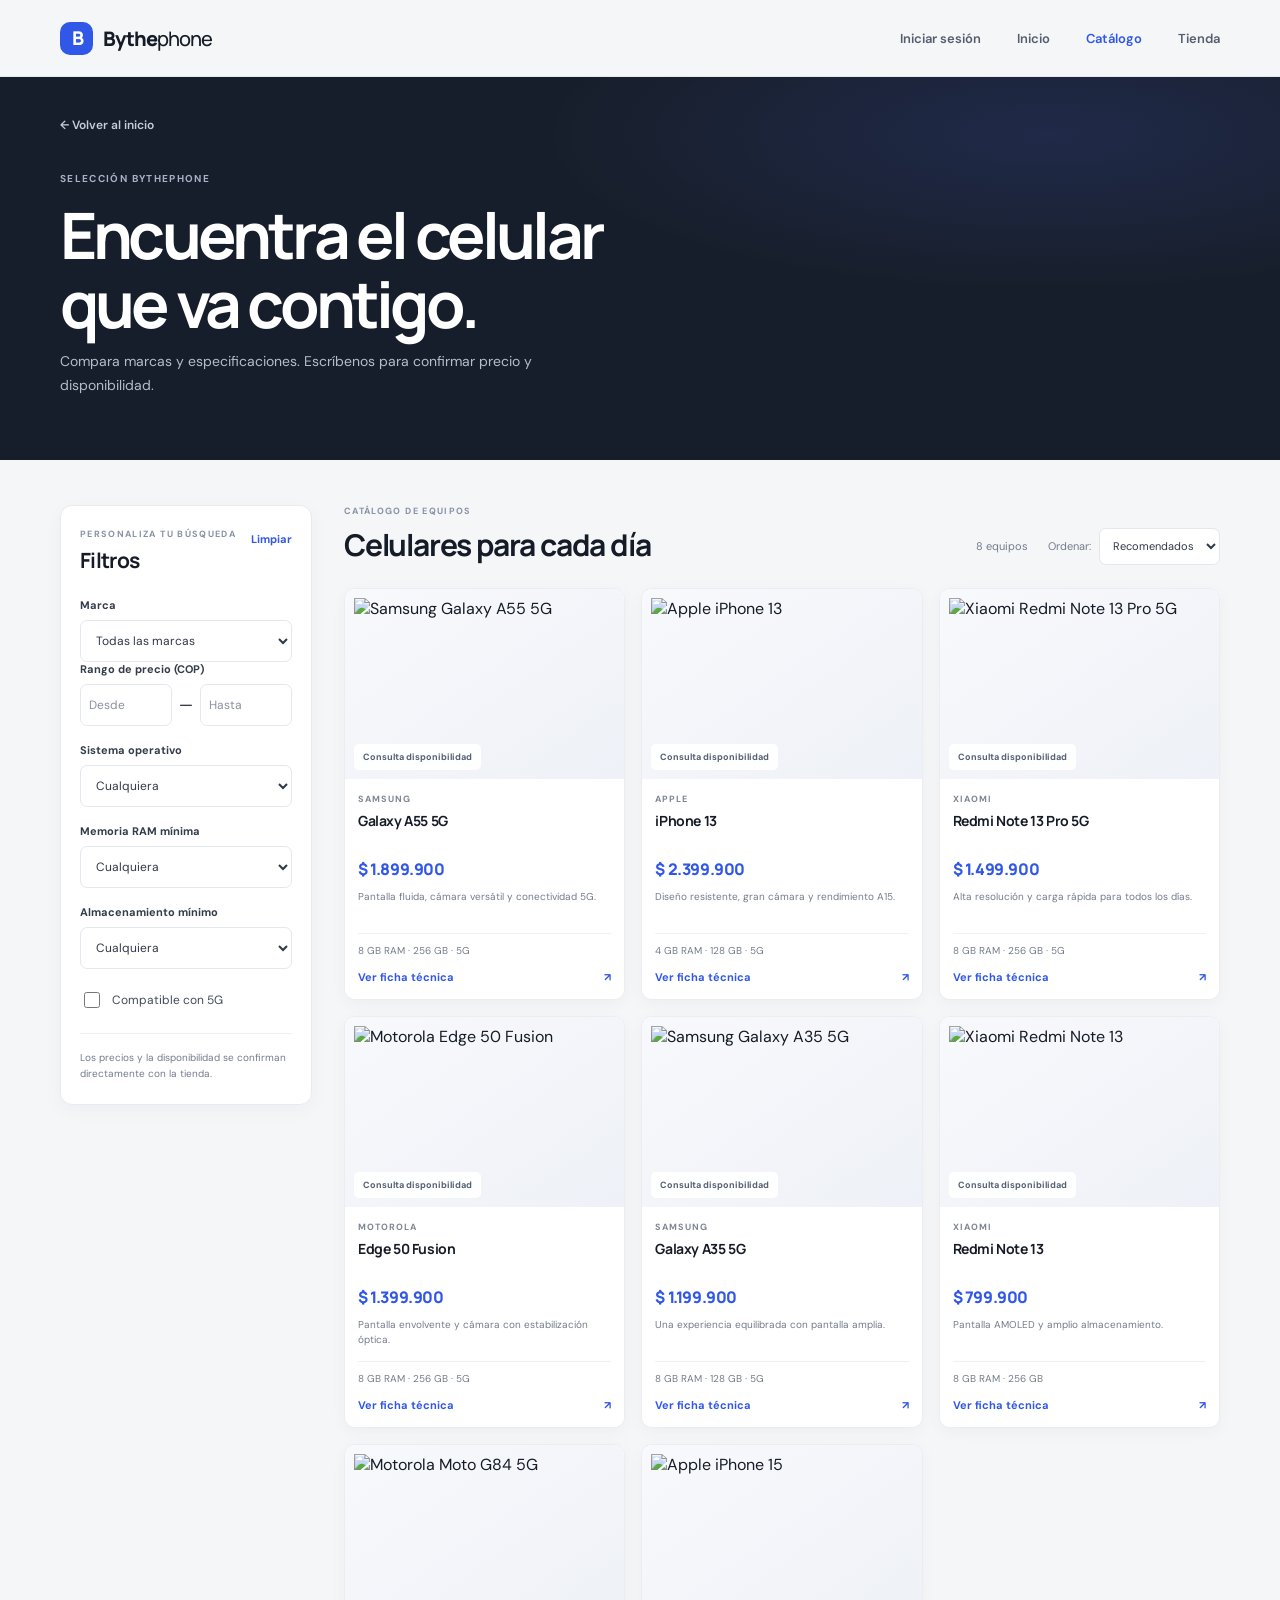
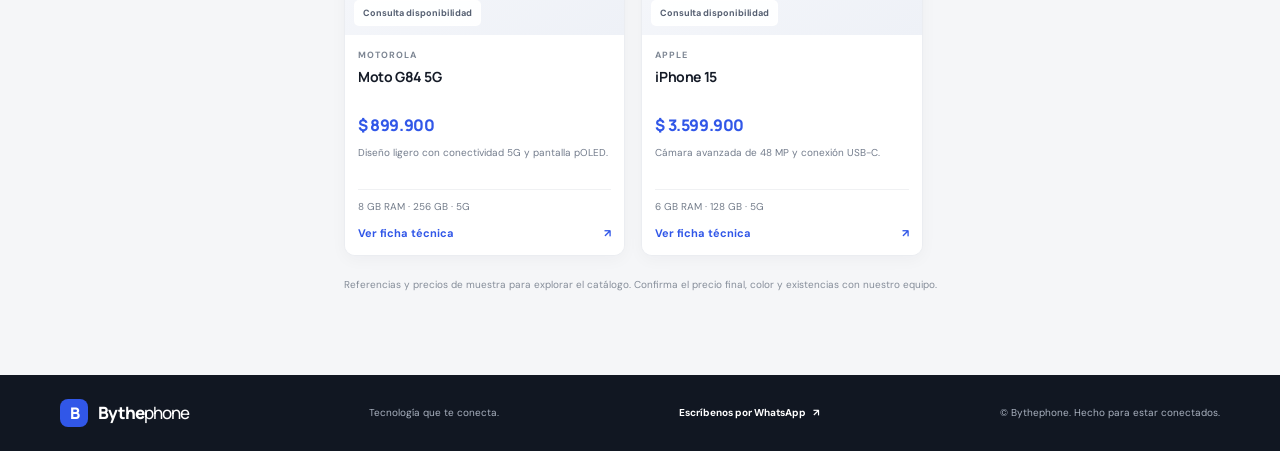
==== catalogo.html @ 56eba71b "filtros catalogo" ====
<!DOCTYPE html>
<html lang="es">
  <head>
    <meta charset="UTF-8" />
    <meta name="viewport" content="width=device-width, initial-scale=1.0" />
    <meta
      name="description"
      content="Explora celulares por marca, precio y especificaciones. Consulta disponibilidad con Bythephone."
    />
    <meta name="theme-color" content="#f5f6f8" />
    <title>Catálogo de celulares | Bythephone</title>
    <link rel="stylesheet" href="catalogo.css" />
    <link rel="preconnect" href="https://fonts.googleapis.com" />
    <link rel="preconnect" href="https://fonts.gstatic.com" crossorigin />
    <link
      href="https://fonts.googleapis.com/css2?family=DM+Sans:wght@400;500;600;700&family=Manrope:wght@400;500;600;700;800&display=swap"
      rel="stylesheet"
    />
  </head>
  <body>
    <header class="site-header">
      <div class="header-inner">
        <a class="brand" href="inicio.html#inicio" aria-label="Bythephone, ir al inicio">
          <span class="brand-mark" aria-hidden="true">B</span>
          <span>Bythe<span class="brand-light">phone</span></span>
        </a>
        <nav class="main-nav" aria-label="Navegación principal">
          <a href="sesion.html">Iniciar sesión</a>
          <a href="inicio.html#inicio">Inicio</a>
          <a href="#catalogo" aria-current="page">Catálogo</a>
          <a href="inicio.html#ubicacion">Tienda</a>
        </nav>
      </div>
    </header>

    <main>
      <section class="catalog-hero">
        <div class="catalog-hero-inner">
          <a class="back-link" href="inicio.html#inicio">← Volver al inicio</a>
          <span class="eyebrow">SELECCIÓN BYTHEPHONE</span>
          <h1>Encuentra el celular<br />que va contigo.</h1>
          <p>Compara marcas y especificaciones. Escríbenos para confirmar precio y disponibilidad.</p>
        </div>
      </section>

      <section class="catalog-section" id="catalogo" aria-labelledby="catalogTitle">
        <div class="catalog-layout">
          <aside class="filter-panel" aria-label="Filtros del catálogo">
            <div class="filter-heading">
              <div>
                <span class="eyebrow">PERSONALIZA TU BÚSQUEDA</span>
                <h2>Filtros</h2>
              </div>
              <button class="reset-button" id="resetFilters" type="reset" form="catalogFilters">
                Limpiar
              </button>
            </div>

            <form id="catalogFilters">
              <label class="filter-label" for="brandFilter">Marca</label>
              <select id="brandFilter" name="brand">
                <option value="">Todas las marcas</option>
              </select>

              <fieldset class="filter-group">
                <legend>Rango de precio (COP)</legend>
                <div class="price-range">
                  <label>
                    <span class="visually-hidden">Precio mínimo</span>
                    <input id="minPrice" name="minPrice" type="number" min="0" inputmode="numeric" placeholder="Desde" />
                  </label>
                  <span aria-hidden="true">—</span>
                  <label>
                    <span class="visually-hidden">Precio máximo</span>
                    <input id="maxPrice" name="maxPrice" type="number" min="0" inputmode="numeric" placeholder="Hasta" />
                  </label>
                </div>
              </fieldset>

              <label class="filter-label" for="osFilter">Sistema operativo</label>
              <select id="osFilter" name="os">
                <option value="">Cualquiera</option>
                <option value="Android">Android</option>
                <option value="iOS">iOS</option>
              </select>

              <label class="filter-label" for="ramFilter">Memoria RAM mínima</label>
              <select id="ramFilter" name="ram">
                <option value="0">Cualquiera</option>
                <option value="4">4 GB o más</option>
                <option value="6">6 GB o más</option>
                <option value="8">8 GB o más</option>
                <option value="12">12 GB o más</option>
              </select>

              <label class="filter-label" for="storageFilter">Almacenamiento mínimo</label>
              <select id="storageFilter" name="storage">
                <option value="0">Cualquiera</option>
                <option value="128">128 GB o más</option>
                <option value="256">256 GB o más</option>
                <option value="512">512 GB o más</option>
              </select>

              <label class="check-option" for="fiveGFilter">
                <input id="fiveGFilter" name="fiveG" type="checkbox" />
                <span>Compatible con 5G</span>
              </label>
            </form>

            <p class="filter-note">Los precios y la disponibilidad se confirman directamente con la tienda.</p>
          </aside>

          <div class="catalog-results">
            <div class="results-heading">
              <div>
                <span class="eyebrow">CATÁLOGO DE EQUIPOS</span>
                <h2 id="catalogTitle">Celulares para cada día</h2>
              </div>
              <div class="results-controls">
                <p id="resultsCount" role="status" aria-live="polite"></p>
                <label class="sort-control" for="sortFilter">
                  <span>Ordenar:</span>
                  <select id="sortFilter" name="sort">
                    <option value="featured">Recomendados</option>
                    <option value="price-asc">Menor precio</option>
                    <option value="price-desc">Mayor precio</option>
                    <option value="name">Nombre</option>
                  </select>
                </label>
              </div>
            </div>

            <div class="product-grid" id="productGrid" aria-live="polite"></div>
            <div class="empty-state" id="emptyState" hidden>
              <span class="empty-icon" aria-hidden="true">⌕</span>
              <h3>No encontramos coincidencias</h3>
              <p>Prueba cambiando o limpiando algunos filtros.</p>
              <button class="button button-primary" type="reset" form="catalogFilters">Limpiar filtros</button>
            </div>

            <p class="catalog-disclaimer">
              Referencias y precios de muestra para explorar el catálogo. Confirma el precio final, color y existencias con nuestro equipo.
            </p>
          </div>
        </div>
      </section>
    </main>

    <footer class="site-footer">
      <div class="footer-inner">
        <a class="brand footer-brand" href="inicio.html#inicio">
          <span class="brand-mark" aria-hidden="true">B</span>
          <span>Bythe<span class="brand-light">phone</span></span>
        </a>
        <p>Tecnología que te conecta.</p>
        <a class="social-link" href="https://wa.me/573015379982" target="_blank" rel="noopener noreferrer">
          Escríbenos por WhatsApp <span aria-hidden="true">↗</span>
        </a>
        <span>© Bythephone. Hecho para estar conectados.</span>
      </div>
    </footer>

    <dialog class="product-dialog" id="productDialog" aria-labelledby="dialogTitle">
      <div class="dialog-shell">
        <div class="dialog-header">
          <span class="eyebrow">FICHA DEL EQUIPO</span>
          <button class="icon-button" id="closeDialog" type="button" aria-label="Cerrar ficha">×</button>
        </div>
        <div class="dialog-content" id="dialogContent"></div>
      </div>
    </dialog>

    <script>
      const products = [
        {
          id: "samsung-a55",
          brand: "Samsung",
          name: "Galaxy A55 5G",
          price: 1899900,
          os: "Android",
          ram: 8,
          storage: 256,
          fiveG: true,
          screen: "6.6 pulgadas Super AMOLED, 120 Hz",
          camera: "Principal 50 MP con estabilización óptica",
          battery: "5.000 mAh, carga rápida de 25 W",
          processor: "Exynos 1480",
          description: "Pantalla fluida, cámara versátil y conectividad 5G.",
          images: [
            "https://images.unsplash.com/photo-1598327105666-5b89351aff97?auto=format&fit=crop&w=1000&q=85",
            "https://images.unsplash.com/photo-1511707171634-5f897ff02aa9?auto=format&fit=crop&w=1000&q=85",
            "https://images.unsplash.com/photo-1592750475338-74b7b21085ab?auto=format&fit=crop&w=1000&q=85"
          ]
        },
        {
          id: "iphone-13",
          brand: "Apple",
          name: "iPhone 13",
          price: 2399900,
          os: "iOS",
          ram: 4,
          storage: 128,
          fiveG: true,
          screen: "6.1 pulgadas Super Retina XDR OLED",
          camera: "Sistema dual de 12 MP con modo Noche",
          battery: "Reproducción de video hasta 19 horas",
          processor: "Chip A15 Bionic",
          description: "Diseño resistente, gran cámara y rendimiento A15.",
          images: [
            "https://images.unsplash.com/photo-1592750475338-74b7b21085ab?auto=format&fit=crop&w=1000&q=85",
            "https://images.unsplash.com/photo-1598327105666-5b89351aff97?auto=format&fit=crop&w=1000&q=85",
            "https://images.unsplash.com/photo-1511707171634-5f897ff02aa9?auto=format&fit=crop&w=1000&q=85"
          ]
        },
        {
          id: "xiaomi-redmi-note-13",
          brand: "Xiaomi",
          name: "Redmi Note 13 Pro 5G",
          price: 1499900,
          os: "Android",
          ram: 8,
          storage: 256,
          fiveG: true,
          screen: "6.67 pulgadas AMOLED, 120 Hz",
          camera: "Principal de 200 MP con estabilización óptica",
          battery: "5.100 mAh, carga turbo de 67 W",
          processor: "Snapdragon 7s Gen 2",
          description: "Alta resolución y carga rápida para todos los días.",
          images: [
            "https://images.unsplash.com/photo-1605236453806-6ff36851218e?auto=format&fit=crop&w=1000&q=85",
            "https://images.unsplash.com/photo-1511707171634-5f897ff02aa9?auto=format&fit=crop&w=1000&q=85",
            "https://images.unsplash.com/photo-1592750475338-74b7b21085ab?auto=format&fit=crop&w=1000&q=85"
          ]
        },
        {
          id: "motorola-edge-50",
          brand: "Motorola",
          name: "Edge 50 Fusion",
          price: 1399900,
          os: "Android",
          ram: 8,
          storage: 256,
          fiveG: true,
          screen: "6.7 pulgadas pOLED, 144 Hz",
          camera: "Principal de 50 MP con sensor Sony LYTIA",
          battery: "5.000 mAh, TurboPower de 68 W",
          processor: "Snapdragon 7s Gen 2",
          description: "Pantalla envolvente y cámara con estabilización óptica.",
          images: [
            "https://images.unsplash.com/photo-1511707171634-5f897ff02aa9?auto=format&fit=crop&w=1000&q=85",
            "https://images.unsplash.com/photo-1605236453806-6ff36851218e?auto=format&fit=crop&w=1000&q=85",
            "https://images.unsplash.com/photo-1598327105666-5b89351aff97?auto=format&fit=crop&w=1000&q=85"
          ]
        },
        {
          id: "samsung-a35",
          brand: "Samsung",
          name: "Galaxy A35 5G",
          price: 1199900,
          os: "Android",
          ram: 8,
          storage: 128,
          fiveG: true,
          screen: "6.6 pulgadas Super AMOLED, 120 Hz",
          camera: "Principal de 50 MP con estabilización óptica",
          battery: "5.000 mAh, carga rápida de 25 W",
          processor: "Exynos 1380",
          description: "Una experiencia equilibrada con pantalla amplia.",
          images: [
            "https://images.unsplash.com/photo-1598327105666-5b89351aff97?auto=format&fit=crop&w=1000&q=85",
            "https://images.unsplash.com/photo-1592750475338-74b7b21085ab?auto=format&fit=crop&w=1000&q=85",
            "https://images.unsplash.com/photo-1511707171634-5f897ff02aa9?auto=format&fit=crop&w=1000&q=85"
          ]
        },
        {
          id: "xiaomi-redmi-13",
          brand: "Xiaomi",
          name: "Redmi Note 13",
          price: 799900,
          os: "Android",
          ram: 8,
          storage: 256,
          fiveG: false,
          screen: "6.67 pulgadas AMOLED, 120 Hz",
          camera: "Principal de 108 MP",
          battery: "5.000 mAh, carga rápida de 33 W",
          processor: "MediaTek Helio G99-Ultra",
          description: "Pantalla AMOLED y amplio almacenamiento.",
          images: [
            "https://images.unsplash.com/photo-1605236453806-6ff36851218e?auto=format&fit=crop&w=1000&q=85",
            "https://images.unsplash.com/photo-1592750475338-74b7b21085ab?auto=format&fit=crop&w=1000&q=85",
            "https://images.unsplash.com/photo-1511707171634-5f897ff02aa9?auto=format&fit=crop&w=1000&q=85"
          ]
        },
        {
          id: "motorola-g84",
          brand: "Motorola",
          name: "Moto G84 5G",
          price: 899900,
          os: "Android",
          ram: 8,
          storage: 256,
          fiveG: true,
          screen: "6.5 pulgadas pOLED, 120 Hz",
          camera: "Principal de 50 MP con estabilización óptica",
          battery: "5.000 mAh, TurboPower de 30 W",
          processor: "Snapdragon 695 5G",
          description: "Diseño ligero con conectividad 5G y pantalla pOLED.",
          images: [
            "https://images.unsplash.com/photo-1511707171634-5f897ff02aa9?auto=format&fit=crop&w=1000&q=85",
            "https://images.unsplash.com/photo-1605236453806-6ff36851218e?auto=format&fit=crop&w=1000&q=85",
            "https://images.unsplash.com/photo-1598327105666-5b89351aff97?auto=format&fit=crop&w=1000&q=85"
          ]
        },
        {
          id: "iphone-15",
          brand: "Apple",
          name: "iPhone 15",
          price: 3599900,
          os: "iOS",
          ram: 6,
          storage: 128,
          fiveG: true,
          screen: "6.1 pulgadas Super Retina XDR OLED",
          camera: "Principal de 48 MP con teleobjetivo 2x",
          battery: "Reproducción de video hasta 20 horas",
          processor: "Chip A16 Bionic",
          description: "Cámara avanzada de 48 MP y conexión USB-C.",
          images: [
            "https://images.unsplash.com/photo-1592750475338-74b7b21085ab?auto=format&fit=crop&w=1000&q=85",
            "https://images.unsplash.com/photo-1511707171634-5f897ff02aa9?auto=format&fit=crop&w=1000&q=85",
            "https://images.unsplash.com/photo-1598327105666-5b89351aff97?auto=format&fit=crop&w=1000&q=85"
          ]
        }
      ];

      const productGrid = document.querySelector("#productGrid");
      const filters = document.querySelector("#catalogFilters");
      const resultsCount = document.querySelector("#resultsCount");
      const emptyState = document.querySelector("#emptyState");
      const sortFilter = document.querySelector("#sortFilter");
      const productDialog = document.querySelector("#productDialog");
      const dialogContent = document.querySelector("#dialogContent");
      const copFormatter = new Intl.NumberFormat("es-CO", {
        style: "currency",
        currency: "COP",
        maximumFractionDigits: 0
      });

      function formatPrice(price) {
        return copFormatter.format(price);
      }

      function renderProducts() {
        const formData = new FormData(filters);
        const brand = formData.get("brand");
        const minPrice = Number(formData.get("minPrice")) || 0;
        const maxPrice = Number(formData.get("maxPrice")) || Infinity;
        const os = formData.get("os");
        const minRam = Number(formData.get("ram")) || 0;
        const minStorage = Number(formData.get("storage")) || 0;
        const requires5G = formData.has("fiveG");
        const sortBy = sortFilter.value;

        const matchingProducts = products
          .filter((product) =>
            (!brand || product.brand === brand) &&
            product.price >= minPrice &&
            product.price <= maxPrice &&
            (!os || product.os === os) &&
            product.ram >= minRam &&
            product.storage >= minStorage &&
            (!requires5G || product.fiveG)
          )
          .sort((a, b) => {
            if (sortBy === "price-asc") return a.price - b.price;
            if (sortBy === "price-desc") return b.price - a.price;
            if (sortBy === "name") return a.name.localeCompare(b.name, "es");
            return products.indexOf(a) - products.indexOf(b);
          });

        productGrid.innerHTML = matchingProducts.map((product) => `
          <article class="product-card">
            <button
              class="product-card-open"
              type="button"
              data-open-product="${product.id}"
              aria-label="Ver ficha técnica de ${product.brand} ${product.name}"
            >
              <span class="product-image-wrap">
                <img src="${product.images[0]}" alt="${product.brand} ${product.name}" loading="lazy" />
                <span class="stock-label">Consulta disponibilidad</span>
              </span>
              <span class="product-content">
                <span class="product-brand">${product.brand}</span>
                <span class="product-name" role="heading" aria-level="3">${product.name}</span>
                <span class="product-price">${formatPrice(product.price)}</span>
                <span class="product-description">${product.description}</span>
                <span class="product-meta">${product.ram} GB RAM · ${product.storage} GB${product.fiveG ? " · 5G" : ""}</span>
                <span class="product-link">Ver ficha técnica <span aria-hidden="true">↗</span></span>
              </span>
            </button>
          </article>
        `).join("");

        const countLabel = matchingProducts.length === 1 ? "equipo" : "equipos";
        resultsCount.textContent = `${matchingProducts.length} ${countLabel}`;
        emptyState.hidden = matchingProducts.length > 0;
        productGrid.hidden = matchingProducts.length === 0;
      }

      function renderDetails(product) {
        dialogContent.dataset.productId = product.id;
        const specs = [
          ["Pantalla", product.screen],
          ["Procesador", product.processor],
          ["Cámara", product.camera],
          ["Batería", product.battery],
          ["Sistema", product.os],
          ["Memoria RAM", `${product.ram} GB`],
          ["Almacenamiento", `${product.storage} GB`],
          ["Conectividad", product.fiveG ? "5G" : "4G LTE"]
        ];

        dialogContent.innerHTML = `
          <div class="detail-gallery">
            <div class="detail-main-image">
              <img src="${product.images[0]}" alt="${product.brand} ${product.name}, imagen 1" />
            </div>
            <div class="detail-thumbnails" aria-label="Imágenes del producto">
              ${product.images.map((image, index) => `
                <button
                  class="thumbnail-button${index === 0 ? " is-active" : ""}"
                  type="button"
                  data-image-index="${index}"
                  aria-label="Ver imagen ${index + 1} de ${product.name}"
                  aria-pressed="${index === 0}"
                >
                  <img src="${image}" alt="" />
                </button>
              `).join("")}
            </div>
          </div>
          <div class="detail-info">
            <span class="product-brand">${product.brand}</span>
            <h2 id="dialogTitle">${product.name}</h2>
            <p class="detail-price">${formatPrice(product.price)}</p>
            <p class="availability"><span aria-hidden="true">●</span> Disponibilidad por confirmar en tienda</p>
            <p class="detail-description">${product.description}</p>
            <div class="detail-tabs" role="tablist" aria-label="Información del equipo">
              <button
                class="detail-tab is-active"
                id="overviewTab"
                type="button"
                role="tab"
                aria-selected="true"
                aria-controls="overviewPanel"
                data-detail-tab="overview"
              >Resumen</button>
              <button
                class="detail-tab"
                id="specsTab"
                type="button"
                role="tab"
                aria-selected="false"
                aria-controls="specsPanel"
                data-detail-tab="specs"
              >Especificaciones</button>
            </div>
            <div class="detail-panel" id="overviewPanel" role="tabpanel" aria-labelledby="overviewTab">
              <ul class="highlight-list">
                <li>${product.screen}</li>
                <li>${product.camera}</li>
                <li>${product.ram} GB de RAM y ${product.storage} GB de almacenamiento</li>
              </ul>
            </div>
            <div class="detail-panel" id="specsPanel" role="tabpanel" aria-labelledby="specsTab" hidden>
              <dl class="spec-list">
                ${specs.map(([label, value]) => `<div><dt>${label}</dt><dd>${value}</dd></div>`).join("")}
              </dl>
            </div>
            <a
              class="button button-primary detail-contact"
              href="https://wa.me/573015379982?text=${encodeURIComponent(`Hola, quiero consultar el precio y disponibilidad del ${product.brand} ${product.name}.`)}"
              target="_blank"
              rel="noopener noreferrer"
            >Consultar este equipo <span aria-hidden="true">↗</span>            </a>
          </div>
        `;
      }

      [...new Set(products.map((product) => product.brand))].forEach((brand) => {
        const option = document.createElement("option");
        option.value = brand;
        option.textContent = brand;
        document.querySelector("#brandFilter").append(option);
      });

      filters.addEventListener("input", renderProducts);
      filters.addEventListener("change", renderProducts);
      sortFilter.addEventListener("change", renderProducts);

      document.querySelectorAll('[type="reset"][form="catalogFilters"]').forEach((button) => {
        button.addEventListener("click", () => {
          requestAnimationFrame(renderProducts);
        });
      });

      productGrid.addEventListener("click", (event) => {
        const openButton = event.target.closest("[data-open-product]");
        if (!openButton) return;

        const product = products.find((item) => item.id === openButton.dataset.openProduct);
        if (!product) return;
        renderDetails(product);
        productDialog.showModal();
      });

      dialogContent.addEventListener("click", (event) => {
        const imageButton = event.target.closest("[data-image-index]");
        if (imageButton) {
          const imageIndex = Number(imageButton.dataset.imageIndex);
          const product = products.find((item) => item.id === dialogContent.dataset.productId);
          if (!product) return;

          const mainImage = dialogContent.querySelector(".detail-main-image img");
          mainImage.src = product.images[imageIndex];
          mainImage.alt = `${product.brand} ${product.name}, imagen ${imageIndex + 1}`;
          dialogContent.querySelectorAll(".thumbnail-button").forEach((thumbnail, index) => {
            thumbnail.classList.toggle("is-active", index === imageIndex);
            thumbnail.setAttribute("aria-pressed", String(index === imageIndex));
          });
          return;
        }

        const tabButton = event.target.closest("[data-detail-tab]");
        if (!tabButton) return;

        const showSpecs = tabButton.dataset.detailTab === "specs";
        dialogContent.querySelector("#overviewPanel").hidden = showSpecs;
        dialogContent.querySelector("#specsPanel").hidden = !showSpecs;
        dialogContent.querySelectorAll(".detail-tab").forEach((tab) => {
          const isSelected = tab === tabButton;
          tab.classList.toggle("is-active", isSelected);
          tab.setAttribute("aria-selected", String(isSelected));
        });
      });

      document.querySelector("#closeDialog").addEventListener("click", () => productDialog.close());
      productDialog.addEventListener("click", (event) => {
        if (event.target === productDialog) productDialog.close();
      });

      renderProducts();
    </script>
  </body>
</html>
---- catalogo.css ----
:root {
  color-scheme: light;
  --ink: #151b27;
  --muted: #737c8c;
  --blue: #3157e8;
  --blue-dark: #2343c4;
  --paper: #f5f6f8;
  --white: #fff;
  --line: #e9ebef;
  --font-body: "DM Sans", sans-serif;
  --font-heading: "Manrope", sans-serif;
}

* {
  box-sizing: border-box;
}

html {
  scroll-behavior: smooth;
}

body {
  min-width: 320px;
  margin: 0;
  background: var(--paper);
  color: var(--ink);
  font-family: var(--font-body);
  -webkit-font-smoothing: antialiased;
}

button,
input,
select {
  font: inherit;
}

button,
a {
  -webkit-tap-highlight-color: transparent;
}

a {
  color: inherit;
  text-decoration: none;
}

button {
  color: inherit;
}

button:focus-visible,
a:focus-visible,
input:focus-visible,
select:focus-visible {
  outline: 2px solid var(--blue);
  outline-offset: 3px;
}

.site-header {
  position: sticky;
  z-index: 5;
  top: 0;
  border-bottom: 1px solid rgba(21, 27, 39, 0.06);
  background: rgba(245, 246, 248, 0.94);
  backdrop-filter: blur(14px);
}

.header-inner {
  display: flex;
  width: min(1160px, calc(100% - 64px));
  min-height: 76px;
  align-items: center;
  justify-content: space-between;
  margin-inline: auto;
}

.brand {
  display: inline-flex;
  align-items: center;
  gap: 10px;
  font-family: var(--font-heading);
  font-size: 20px;
  font-weight: 800;
  letter-spacing: -1px;
}

.brand-mark {
  display: grid;
  width: 33px;
  height: 33px;
  place-items: center;
  border-radius: 10px;
  background: var(--blue);
  color: white;
  font-size: 19px;
  font-weight: 800;
  letter-spacing: -2px;
}

.brand-light {
  font-weight: 500;
}

.main-nav {
  display: flex;
  align-items: center;
  gap: 36px;
  color: #555e6d;
  font-size: 13px;
  font-weight: 600;
}

.main-nav a {
  transition: color 160ms ease;
}

.main-nav a:hover,
.main-nav a[aria-current="page"] {
  color: var(--blue);
}

.catalog-hero {
  overflow: hidden;
  background:
    radial-gradient(ellipse at 82% 15%, rgba(86, 116, 255, 0.14), transparent 34%),
    #171e2b;
  color: white;
}

.catalog-hero-inner {
  width: min(1160px, calc(100% - 64px));
  margin-inline: auto;
  padding-block: 36px 62px;
}

.back-link {
  display: inline-block;
  margin-bottom: 39px;
  color: #c6ccda;
  font-size: 12px;
  font-weight: 600;
  transition: color 160ms ease;
}

.back-link:hover {
  color: white;
}

.eyebrow {
  display: block;
  color: #8792a6;
  font-size: 10px;
  font-weight: 700;
  letter-spacing: 1.35px;
}

.catalog-hero .eyebrow {
  color: #a7b2c5;
}

.catalog-hero h1 {
  margin: 15px 0 12px;
  font-family: var(--font-heading);
  font-size: clamp(42px, 5vw, 64px);
  font-weight: 700;
  letter-spacing: -3.8px;
  line-height: 1.08;
}

.catalog-hero p {
  max-width: 560px;
  margin: 0;
  color: #b4bdcb;
  font-size: 14px;
  line-height: 1.7;
}

.catalog-section {
  width: min(1160px, calc(100% - 64px));
  margin: 0 auto;
  padding-block: 45px 82px;
}

.catalog-layout {
  display: grid;
  grid-template-columns: 252px minmax(0, 1fr);
  align-items: start;
  gap: 32px;
}

.filter-panel {
  position: sticky;
  top: 98px;
  padding: 22px 19px;
  border: 1px solid #e8eaf0;
  border-radius: 12px;
  background: white;
  box-shadow: 0 5px 20px rgba(28, 38, 63, 0.035);
}

.filter-heading {
  display: flex;
  align-items: flex-start;
  justify-content: space-between;
  gap: 12px;
  margin-bottom: 24px;
}

.filter-heading .eyebrow,
.results-heading .eyebrow {
  font-size: 9px;
}

.filter-heading h2 {
  margin: 6px 0 0;
  font-family: var(--font-heading);
  font-size: 21px;
  letter-spacing: -0.7px;
}

.reset-button {
  padding: 4px 0;
  border: 0;
  background: none;
  color: var(--blue);
  cursor: pointer;
  font-size: 11px;
  font-weight: 700;
}

#catalogFilters select,
.price-range input,
.sort-control select {
  width: 100%;
  min-height: 42px;
  padding: 0 11px;
  border: 1px solid #e4e7ed;
  border-radius: 7px;
  background: white;
  color: #303948;
  font-size: 12px;
}

.filter-label,
.filter-group legend {
  display: block;
  margin: 17px 0 8px;
  color: #333c4a;
  font-size: 11px;
  font-weight: 700;
}

.filter-group {
  margin: 0;
  padding: 0;
  border: 0;
}

.filter-group legend {
  padding: 0;
}

.price-range {
  display: grid;
  grid-template-columns: 1fr auto 1fr;
  align-items: center;
  gap: 7px;
}

.price-range input {
  min-width: 0;
  padding-inline: 8px;
}

.price-range input::placeholder {
  color: #8a929e;
}

.check-option {
  display: flex;
  align-items: center;
  gap: 9px;
  margin-top: 20px;
  color: #424b59;
  cursor: pointer;
  font-size: 12px;
}

.check-option input {
  width: 16px;
  height: 16px;
  accent-color: var(--blue);
}

.filter-note {
  margin: 22px 0 0;
  padding-top: 16px;
  border-top: 1px solid #eff0f3;
  color: var(--muted);
  font-size: 10px;
  line-height: 1.6;
}

.results-heading {
  display: flex;
  align-items: flex-end;
  justify-content: space-between;
  gap: 18px;
  margin-bottom: 23px;
}

.results-heading h2 {
  margin: 7px 0 0;
  font-family: var(--font-heading);
  font-size: clamp(22px, 2.7vw, 30px);
  letter-spacing: -1.2px;
}

.results-controls {
  display: flex;
  align-items: center;
  gap: 20px;
}

#resultsCount {
  margin: 0;
  color: var(--muted);
  font-size: 11px;
  white-space: nowrap;
}

.sort-control {
  display: flex;
  align-items: center;
  gap: 8px;
  color: var(--muted);
  font-size: 11px;
  white-space: nowrap;
}

.sort-control select {
  width: auto;
  min-height: 37px;
  padding-inline: 9px;
  font-size: 11px;
}

.product-grid {
  display: grid;
  grid-template-columns: repeat(3, minmax(0, 1fr));
  gap: 16px;
}

.product-grid[hidden] {
  display: none;
}

.product-card {
  min-width: 0;
  overflow: hidden;
  border: 1px solid #ebedf1;
  border-radius: 11px;
  background: white;
  box-shadow: 0 4px 16px rgba(28, 38, 63, 0.035);
  transition: transform 180ms ease, box-shadow 180ms ease;
}

.product-card:hover {
  transform: translateY(-3px);
  box-shadow: 0 14px 28px rgba(28, 38, 63, 0.08);
}

.product-card-open {
  display: block;
  width: 100%;
  height: 100%;
  padding: 0;
  border: 0;
  background: white;
  cursor: pointer;
  text-align: left;
}

.product-card-open:focus-visible {
  position: relative;
  z-index: 1;
  outline-offset: -3px;
}

.product-image-wrap {
  position: relative;
  display: block;
  height: 190px;
  overflow: hidden;
  background: linear-gradient(145deg, #f8f9fc, #eef1f7);
}

.product-image-wrap img {
  width: 100%;
  height: 100%;
  padding: 9px;
  object-fit: cover;
  transition: transform 240ms ease;
}

.product-card-open:hover .product-image-wrap img {
  transform: scale(1.035);
}

.stock-label {
  position: absolute;
  right: 9px;
  bottom: 9px;
  left: 9px;
  width: fit-content;
  padding: 6px 8px;
  border: 1px solid rgba(255, 255, 255, 0.75);
  border-radius: 5px;
  background: rgba(255, 255, 255, 0.92);
  color: #566072;
  font-size: 9px;
  font-weight: 700;
}

.product-content {
  display: block;
  padding: 14px 13px 15px;
}

.product-brand {
  display: block;
  color: #7d8693;
  font-size: 9px;
  font-weight: 700;
  letter-spacing: 1px;
  text-transform: uppercase;
}

.product-name {
  display: block;
  min-height: 40px;
  margin: 6px 0 7px;
  font-family: var(--font-heading);
  font-size: 14px;
  font-weight: 700;
  letter-spacing: -0.4px;
  line-height: 1.4;
}

.product-price,
.detail-price {
  display: block;
  margin-bottom: 9px;
  color: var(--blue);
  font-family: var(--font-heading);
  font-size: 16px;
  font-weight: 800;
  letter-spacing: -0.4px;
}

.product-description {
  display: block;
  min-height: 33px;
  color: var(--muted);
  font-size: 10px;
  line-height: 1.55;
}

.product-meta {
  display: block;
  margin-top: 11px;
  padding-top: 10px;
  border-top: 1px solid #f0f1f3;
  color: #737c8a;
  font-size: 10px;
}

.product-link {
  display: flex;
  align-items: center;
  justify-content: space-between;
  margin-top: 13px;
  color: var(--blue);
  font-size: 11px;
  font-weight: 700;
}

.empty-state {
  padding: 58px 20px;
  border: 1px dashed #d9dde5;
  border-radius: 10px;
  text-align: center;
}

.empty-icon {
  display: grid;
  width: 48px;
  height: 48px;
  margin: 0 auto 13px;
  place-items: center;
  border-radius: 50%;
  background: #edf1ff;
  color: var(--blue);
  font-size: 25px;
}

.empty-state h3 {
  margin: 0 0 7px;
  font-family: var(--font-heading);
  font-size: 17px;
}

.empty-state p {
  margin: 0 0 17px;
  color: var(--muted);
  font-size: 12px;
}

.catalog-disclaimer {
  margin: 21px 0 0;
  color: #858d99;
  font-size: 10px;
  line-height: 1.6;
}

.button {
  display: inline-flex;
  min-height: 44px;
  align-items: center;
  justify-content: center;
  gap: 12px;
  padding: 0 16px;
  border: 0;
  border-radius: 8px;
  cursor: pointer;
  font-size: 12px;
  font-weight: 700;
  transition: background 160ms ease, transform 160ms ease;
}

.button:hover {
  transform: translateY(-1px);
}

.button-primary {
  background: var(--blue);
  color: white;
}

.button-primary:hover {
  background: var(--blue-dark);
}

.site-footer {
  background: #111722;
  color: #aab2c0;
}

.footer-inner {
  display: flex;
  width: min(1160px, calc(100% - 64px));
  min-height: 76px;
  align-items: center;
  justify-content: space-between;
  gap: 15px;
  margin-inline: auto;
  font-size: 10px;
}

.footer-brand {
  color: white;
  font-size: 17px;
}

.footer-brand .brand-mark {
  width: 28px;
  height: 28px;
  border-radius: 8px;
  font-size: 16px;
}

.footer-inner p {
  margin: 0;
}

.social-link {
  display: inline-flex;
  align-items: center;
  gap: 7px;
  color: white;
  font-weight: 700;
}

.product-dialog {
  width: min(900px, calc(100% - 32px));
  max-width: none;
  max-height: min(90dvh, 780px);
  padding: 0;
  overflow: auto;
  border: 0;
  border-radius: 15px;
  background: white;
  box-shadow: 0 24px 80px rgba(11, 19, 34, 0.25);
}

.product-dialog::backdrop {
  background: rgba(12, 18, 30, 0.56);
  backdrop-filter: blur(3px);
}

.dialog-shell {
  padding: 23px;
}

.dialog-header {
  display: flex;
  align-items: center;
  justify-content: space-between;
  gap: 18px;
  margin-bottom: 20px;
}

.icon-button {
  display: grid;
  width: 36px;
  height: 36px;
  flex: 0 0 36px;
  place-items: center;
  border: 1px solid #eceef1;
  border-radius: 50%;
  background: white;
  cursor: pointer;
  color: #535d6c;
  font-size: 23px;
  line-height: 1;
}

.dialog-content {
  display: grid;
  grid-template-columns: minmax(0, 1fr) minmax(0, 0.9fr);
  gap: 30px;
}

.detail-main-image {
  height: 400px;
  overflow: hidden;
  border-radius: 11px;
  background: linear-gradient(145deg, #f8f9fc, #eef1f7);
}

.detail-main-image img {
  width: 100%;
  height: 100%;
  object-fit: cover;
}

.detail-thumbnails {
  display: flex;
  gap: 9px;
  margin-top: 10px;
}

.thumbnail-button {
  width: 67px;
  height: 63px;
  overflow: hidden;
  padding: 0;
  border: 1px solid #e3e6ec;
  border-radius: 7px;
  background: #f4f5f7;
  cursor: pointer;
}

.thumbnail-button.is-active {
  border: 2px solid var(--blue);
}

.thumbnail-button img {
  width: 100%;
  height: 100%;
  object-fit: cover;
}

.detail-info {
  min-width: 0;
}

.detail-info h2 {
  margin: 7px 0 9px;
  font-family: var(--font-heading);
  font-size: clamp(23px, 3vw, 30px);
  letter-spacing: -1px;
}

.detail-price {
  margin-bottom: 11px;
  font-size: 20px;
}

.availability {
  display: flex;
  align-items: center;
  gap: 7px;
  margin: 0 0 14px;
  color: #61704b;
  font-size: 10px;
  font-weight: 600;
}

.availability span {
  color: #87a85b;
  font-size: 8px;
}

.detail-description {
  margin: 0 0 18px;
  color: var(--muted);
  font-size: 12px;
  line-height: 1.65;
}

.detail-tabs {
  display: flex;
  gap: 18px;
  border-bottom: 1px solid #e9ebef;
}

.detail-tab {
  position: relative;
  padding: 10px 0;
  border: 0;
  background: none;
  color: #7a8290;
  cursor: pointer;
  font-size: 11px;
  font-weight: 700;
}

.detail-tab.is-active {
  color: var(--blue);
}

.detail-tab.is-active::after {
  position: absolute;
  right: 0;
  bottom: -1px;
  left: 0;
  height: 2px;
  background: var(--blue);
  content: "";
}

.detail-panel {
  min-height: 207px;
  padding-block: 14px;
}

.highlight-list {
  display: grid;
  gap: 12px;
  margin: 0;
  padding-left: 18px;
  color: #4d5664;
  font-size: 11px;
  line-height: 1.55;
}

.highlight-list li::marker {
  color: var(--blue);
}

.spec-list {
  margin: 0;
}

.spec-list > div {
  display: flex;
  justify-content: space-between;
  gap: 15px;
  padding-block: 7px;
  border-bottom: 1px solid #f0f1f3;
  font-size: 10px;
}

.spec-list dt {
  color: var(--muted);
}

.spec-list dd {
  margin: 0;
  color: #333c4a;
  font-weight: 600;
  text-align: right;
}

.detail-contact {
  width: 100%;
  justify-content: space-between;
}

.visually-hidden {
  position: absolute;
  width: 1px;
  height: 1px;
  padding: 0;
  overflow: hidden;
  clip: rect(0, 0, 0, 0);
  white-space: nowrap;
  clip-path: inset(50%);
}

[hidden] {
  display: none !important;
}

@media (max-width: 1000px) {
  .catalog-layout {
    grid-template-columns: 220px minmax(0, 1fr);
    gap: 22px;
  }

  .product-grid {
    grid-template-columns: repeat(2, minmax(0, 1fr));
  }

  .product-image-wrap {
    height: 210px;
  }
}

@media (max-width: 700px) {
  .header-inner,
  .catalog-hero-inner,
  .catalog-section,
  .footer-inner {
    width: min(100% - 36px, 520px);
  }

  .header-inner {
    min-height: 67px;
    flex-wrap: wrap;
    gap: 6px 12px;
    padding-block: 9px;
  }

  .main-nav {
    width: 100%;
    flex-wrap: wrap;
    justify-content: flex-start;
    gap: 4px 14px;
    font-size: 12px;
  }

  .main-nav a {
    padding-block: 5px;
    white-space: nowrap;
  }

  .catalog-hero-inner {
    padding-block: 25px 42px;
  }

  .back-link {
    margin-bottom: 30px;
  }

  .catalog-hero h1 {
    font-size: clamp(40px, 11vw, 56px);
    letter-spacing: -2.7px;
  }

  .catalog-section {
    padding-block: 28px 55px;
  }

  .catalog-layout {
    grid-template-columns: 1fr;
  }

  .filter-panel {
    position: static;
    padding: 17px;
  }

  .filter-heading {
    margin-bottom: 17px;
  }

  .filter-panel form {
    display: grid;
    grid-template-columns: 1fr 1fr;
    gap: 0 12px;
  }

  .filter-panel form > .filter-label:first-of-type,
  .filter-panel form > #brandFilter,
  .filter-group,
  .check-option {
    grid-column: 1 / -1;
  }

  .filter-label,
  .filter-group legend {
    margin-top: 13px;
  }

  .filter-note {
    margin-top: 15px;
    padding-top: 12px;
  }

  .results-heading {
    align-items: flex-start;
    flex-direction: column;
    margin-bottom: 16px;
  }

  .results-controls {
    width: 100%;
    justify-content: space-between;
  }

  .product-image-wrap {
    height: clamp(150px, 42vw, 220px);
  }

  .footer-inner {
    min-height: 90px;
    flex-wrap: wrap;
    justify-content: space-between;
    padding-block: 15px;
  }

  .footer-inner > p {
    display: none;
  }

  .dialog-shell {
    padding: 18px;
  }

  .dialog-content {
    grid-template-columns: 1fr;
    gap: 22px;
  }

  .detail-main-image {
    height: clamp(230px, 62vw, 340px);
  }

  .detail-panel {
    min-height: 0;
  }
}

@media (max-width: 390px) {
  .header-inner,
  .catalog-hero-inner,
  .catalog-section,
  .footer-inner {
    width: calc(100% - 28px);
  }

  .main-nav {
    gap: 4px 10px;
    font-size: 11px;
  }

  .product-grid {
    gap: 10px;
  }

  .product-content {
    padding: 12px 10px;
  }

  .product-name {
    font-size: 12px;
  }

  .product-price {
    font-size: 14px;
  }

  .product-description,
  .product-meta {
    font-size: 9px;
  }

  .results-controls {
    gap: 7px;
  }

  .sort-control {
    gap: 4px;
    font-size: 10px;
  }

  .sort-control select {
    max-width: 129px;
    font-size: 10px;
  }
}

@media (prefers-reduced-motion: reduce) {
  *,
  *::before,
  *::after {
    scroll-behavior: auto !important;
    transition-duration: 0.01ms !important;
  }
}
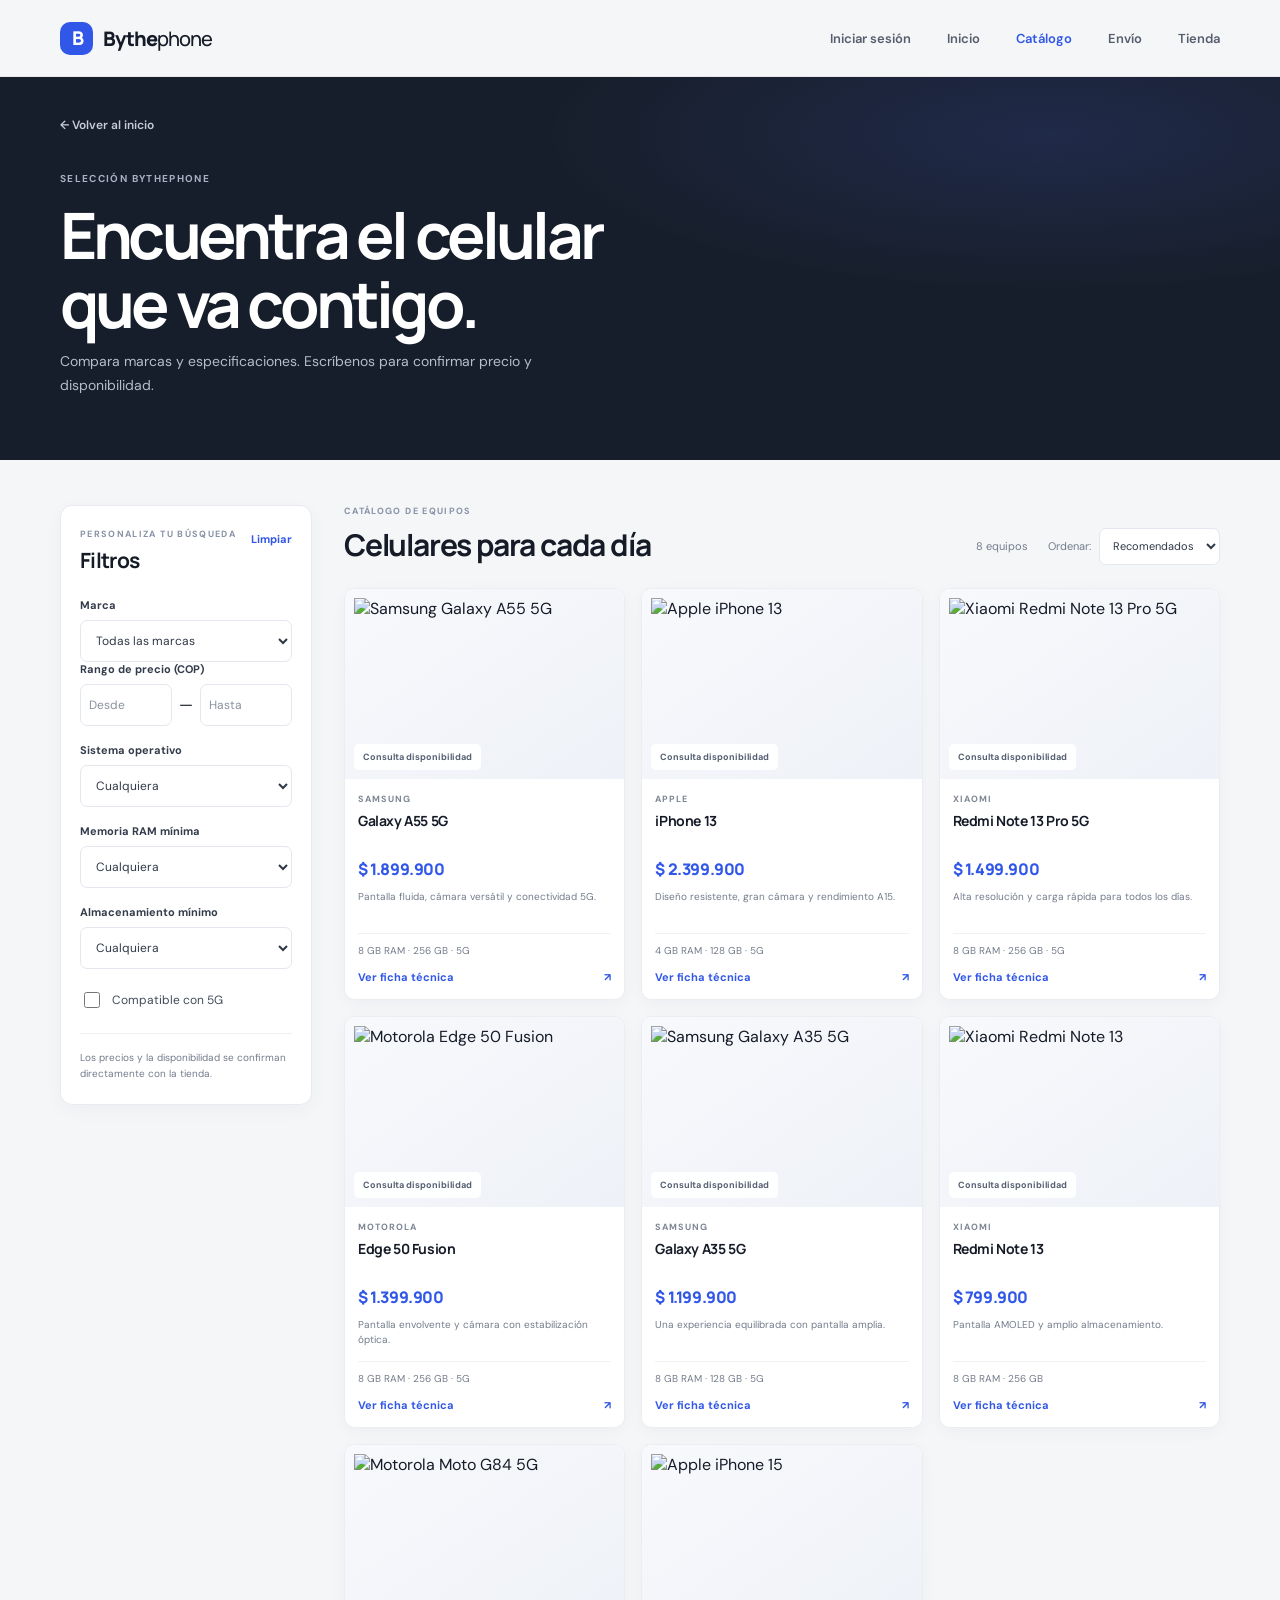
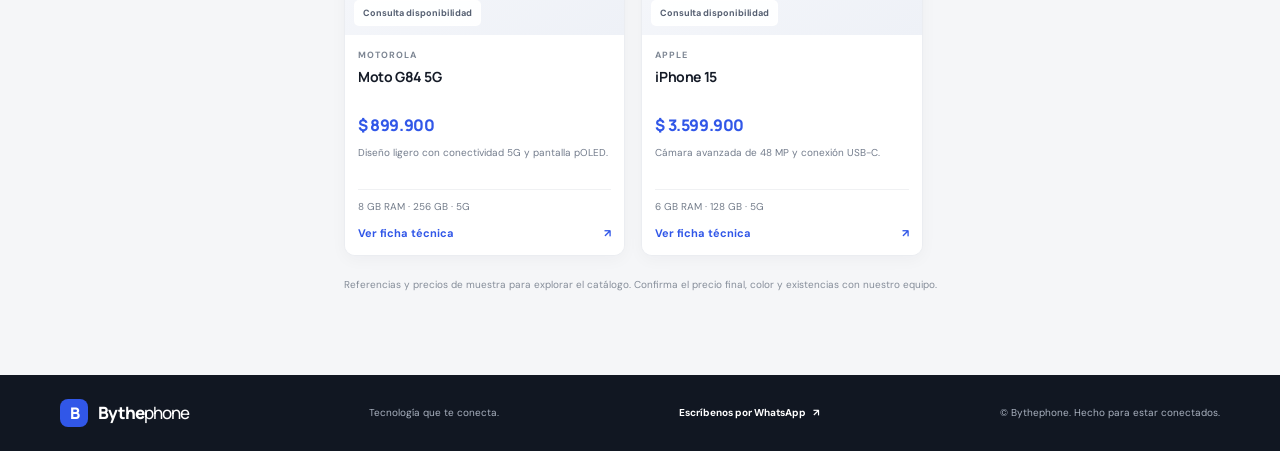
==== commit b2928c13: "seccion envios" ====
--- a/catalogo.html
+++ b/catalogo.html
@@ -28,6 +28,7 @@
           <a href="sesion.html">Iniciar sesión</a>
           <a href="inicio.html#inicio">Inicio</a>
           <a href="#catalogo" aria-current="page">Catálogo</a>
+          <a href="envio.html">Envío</a>
           <a href="inicio.html#ubicacion">Tienda</a>
         </nav>
       </div>
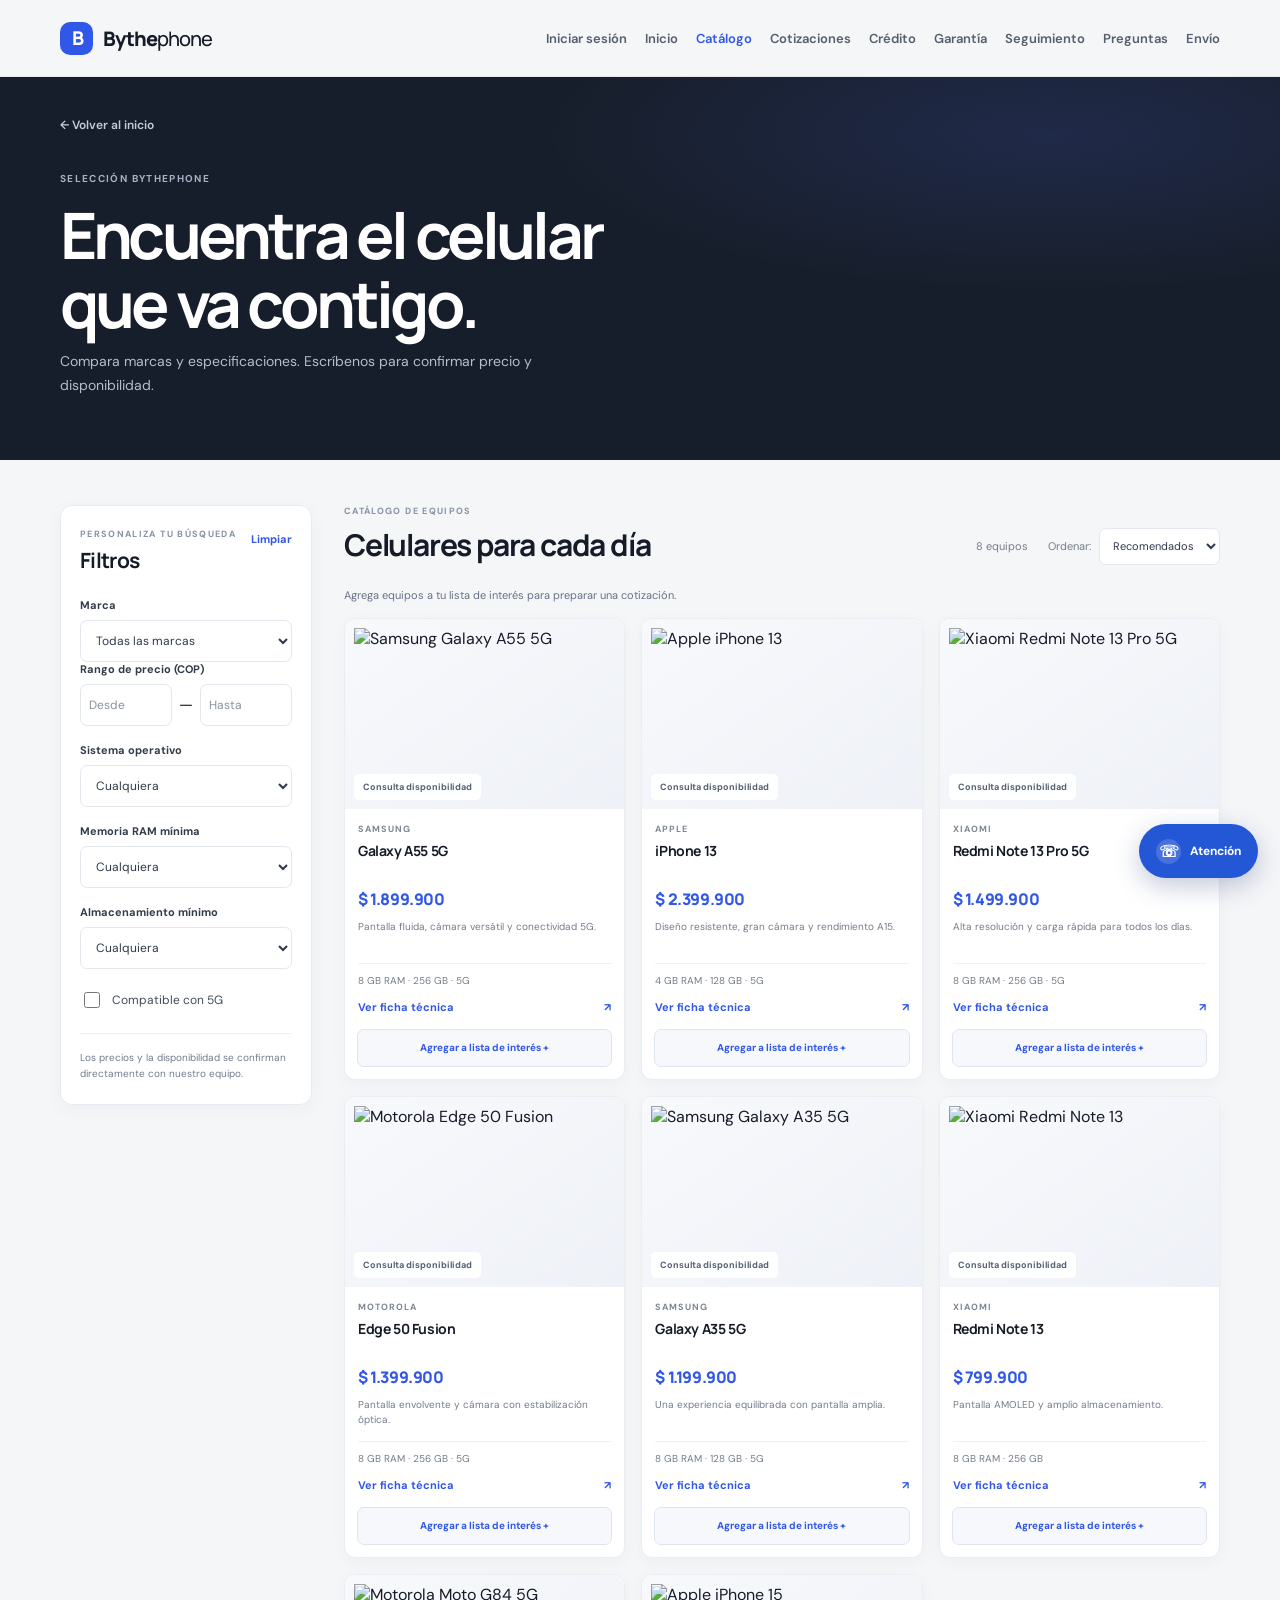
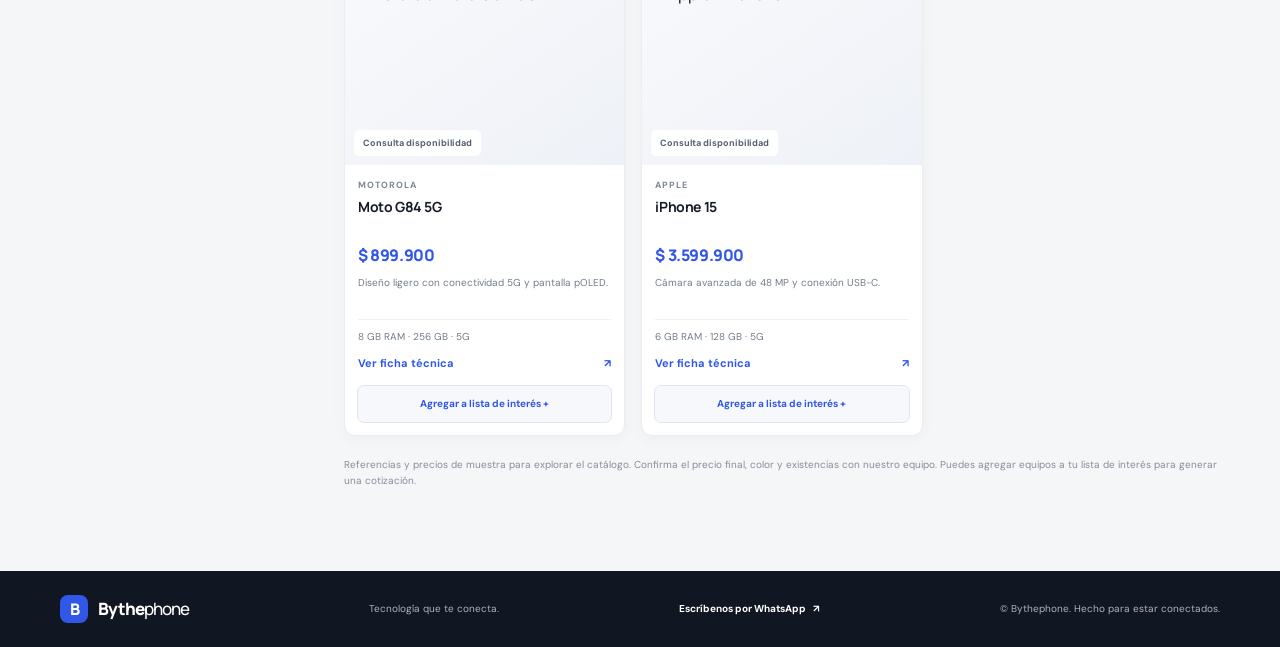
==== commit 38910d5f: "finalizacion proyecto" ====
--- a/catalogo.html
+++ b/catalogo.html
@@ -10,6 +10,8 @@
     <meta name="theme-color" content="#f5f6f8" />
     <title>Catálogo de celulares | Bythephone</title>
     <link rel="stylesheet" href="catalogo.css" />
+    <link rel="stylesheet" href="atencion.css" />
+    <script src="atencion.js" defer></script>
     <link rel="preconnect" href="https://fonts.googleapis.com" />
     <link rel="preconnect" href="https://fonts.gstatic.com" crossorigin />
     <link
@@ -28,8 +30,12 @@
           <a href="sesion.html">Iniciar sesión</a>
           <a href="inicio.html#inicio">Inicio</a>
           <a href="#catalogo" aria-current="page">Catálogo</a>
+          <a href="cotizaciones.html">Cotizaciones</a>
+          <a href="credito.html">Crédito</a>
+          <a href="garantia.html">Garantía</a>
+          <a href="seguimiento.html">Seguimiento</a>
+          <a href="preguntas.html">Preguntas</a>
           <a href="envio.html">Envío</a>
-          <a href="inicio.html#ubicacion">Tienda</a>
         </nav>
       </div>
     </header>
@@ -108,7 +114,7 @@
               </label>
             </form>
 
-            <p class="filter-note">Los precios y la disponibilidad se confirman directamente con la tienda.</p>
+            <p class="filter-note">Los precios y la disponibilidad se confirman directamente con nuestro equipo.</p>
           </aside>
 
           <div class="catalog-results">
@@ -130,6 +136,9 @@
                 </label>
               </div>
             </div>
+            <p class="interest-status" id="interestStatus" role="status" aria-live="polite">
+              Agrega equipos a tu lista de interés para preparar una cotización.
+            </p>
 
             <div class="product-grid" id="productGrid" aria-live="polite"></div>
             <div class="empty-state" id="emptyState" hidden>
@@ -140,7 +149,7 @@
             </div>
 
             <p class="catalog-disclaimer">
-              Referencias y precios de muestra para explorar el catálogo. Confirma el precio final, color y existencias con nuestro equipo.
+              Referencias y precios de muestra para explorar el catálogo. Confirma el precio final, color y existencias con nuestro equipo. Puedes agregar equipos a tu lista de interés para generar una cotización.
             </p>
           </div>
         </div>
@@ -335,6 +344,8 @@
         }
       ];
 
+      const interestStorageKey = "bythephone-interest-list";
+      const interestStatus = document.querySelector("#interestStatus");
       const productGrid = document.querySelector("#productGrid");
       const filters = document.querySelector("#catalogFilters");
       const resultsCount = document.querySelector("#resultsCount");
@@ -347,6 +358,43 @@
         currency: "COP",
         maximumFractionDigits: 0
       });
+      let interestItems = readInterestItems();
+
+      function readInterestItems() {
+        try {
+          const storedItems = JSON.parse(localStorage.getItem(interestStorageKey) || "[]");
+          if (!Array.isArray(storedItems)) throw new Error("La lista guardada no tiene un formato válido.");
+          return storedItems
+            .map((item) => typeof item === "string" ? { id: item, quantity: 1 } : item)
+            .filter((item) =>
+              item &&
+              typeof item.id === "string" &&
+              Number.isInteger(item.quantity) &&
+              item.quantity >= 1 &&
+              item.quantity <= 99
+            );
+        } catch (error) {
+          interestStatus.textContent = "No fue posible leer tu lista de interés. Revisa la configuración de almacenamiento del navegador.";
+          interestStatus.classList.add("is-error");
+          return [];
+        }
+      }
+
+      function saveInterestItems(nextItems) {
+        try {
+          localStorage.setItem(interestStorageKey, JSON.stringify(nextItems));
+          interestItems = nextItems;
+          interestStatus.textContent = interestItems.length
+            ? `${interestItems.length} ${interestItems.length === 1 ? "equipo agregado" : "equipos agregados"} a tu lista de interés.`
+            : "Tu lista de interés está vacía. Agrega equipos para preparar una cotización.";
+          interestStatus.classList.remove("is-error");
+          return true;
+        } catch (error) {
+          interestStatus.textContent = "No fue posible guardar tu lista de interés. Revisa la configuración de almacenamiento del navegador.";
+          interestStatus.classList.add("is-error");
+          return false;
+        }
+      }
 
       function formatPrice(price) {
         return copFormatter.format(price);
@@ -380,7 +428,9 @@
             return products.indexOf(a) - products.indexOf(b);
           });
 
-        productGrid.innerHTML = matchingProducts.map((product) => `
+        productGrid.innerHTML = matchingProducts.map((product) => {
+          const isInterested = interestItems.some((item) => item.id === product.id);
+          return `
           <article class="product-card">
             <button
               class="product-card-open"
@@ -401,8 +451,15 @@
                 <span class="product-link">Ver ficha técnica <span aria-hidden="true">↗</span></span>
               </span>
             </button>
+            <button
+              class="interest-toggle${isInterested ? " is-added" : ""}"
+              type="button"
+              data-interest-toggle="${product.id}"
+              aria-pressed="${isInterested}"
+            >${isInterested ? "Agregado a interés ✓" : "Agregar a lista de interés +"}</button>
           </article>
-        `).join("");
+        `;
+        }).join("");
 
         const countLabel = matchingProducts.length === 1 ? "equipo" : "equipos";
         resultsCount.textContent = `${matchingProducts.length} ${countLabel}`;
@@ -446,7 +503,7 @@
             <span class="product-brand">${product.brand}</span>
             <h2 id="dialogTitle">${product.name}</h2>
             <p class="detail-price">${formatPrice(product.price)}</p>
-            <p class="availability"><span aria-hidden="true">●</span> Disponibilidad por confirmar en tienda</p>
+            <p class="availability"><span aria-hidden="true">●</span> Disponibilidad por confirmar</p>
             <p class="detail-description">${product.description}</p>
             <div class="detail-tabs" role="tablist" aria-label="Información del equipo">
               <button
@@ -508,6 +565,22 @@
       });
 
       productGrid.addEventListener("click", (event) => {
+        const interestButton = event.target.closest("[data-interest-toggle]");
+        if (interestButton) {
+          const product = products.find((item) => item.id === interestButton.dataset.interestToggle);
+          if (!product) return;
+
+          const existingIndex = interestItems.findIndex((item) => item.id === product.id);
+          const nextItems = [...interestItems];
+          if (existingIndex === -1) {
+            nextItems.push({ id: product.id, quantity: 1 });
+          } else {
+            nextItems.splice(existingIndex, 1);
+          }
+          if (saveInterestItems(nextItems)) renderProducts();
+          return;
+        }
+
         const openButton = event.target.closest("[data-open-product]");
         if (!openButton) return;
 
--- a/catalogo.css
+++ b/catalogo.css
@@ -356,6 +356,8 @@
 }
 
 .product-card {
+  display: flex;
+  flex-direction: column;
   min-width: 0;
   overflow: hidden;
   border: 1px solid #ebedf1;
@@ -373,7 +375,7 @@
 .product-card-open {
   display: block;
   width: 100%;
-  height: 100%;
+  flex: 1;
   padding: 0;
   border: 0;
   background: white;
@@ -483,6 +485,41 @@
   color: var(--blue);
   font-size: 11px;
   font-weight: 700;
+}
+
+.interest-toggle {
+  min-height: 38px;
+  margin: 0 12px 12px;
+  border: 1px solid #dfe4f2;
+  border-radius: 7px;
+  background: #f7f8fc;
+  color: var(--blue);
+  cursor: pointer;
+  font-size: 10px;
+  font-weight: 700;
+  transition: background 160ms ease, border-color 160ms ease;
+}
+
+.interest-toggle:hover {
+  border-color: #bfcaf6;
+  background: #edf1ff;
+}
+
+.interest-toggle.is-added {
+  border-color: #d7eadf;
+  background: #f0f8f3;
+  color: #26734a;
+}
+
+.interest-status {
+  min-height: 18px;
+  margin: 12px 0;
+  color: #667187;
+  font-size: 11px;
+}
+
+.interest-status.is-error {
+  color: #a63232;
 }
 
 .empty-state {
--- a/atencion.css
+++ b/atencion.css
@@ -0,0 +1,225 @@
+.site-header .main-nav {
+  gap: 18px;
+  font-size: 13px;
+}
+
+.site-header .main-nav a {
+  font-size: inherit;
+}
+
+@media (max-width: 1050px) {
+  .site-header .header-inner {
+    flex-wrap: wrap;
+    gap: 6px 12px;
+    padding-block: 9px;
+  }
+
+  .site-header .main-nav {
+    width: 100%;
+    flex-wrap: wrap;
+    justify-content: flex-start;
+    column-gap: 16px;
+    row-gap: 8px;
+  }
+
+  .site-header .main-nav a {
+    padding-block: 5px;
+    white-space: nowrap;
+  }
+}
+
+.contact-widget {
+  position: fixed;
+  z-index: 20;
+  right: max(22px, env(safe-area-inset-right));
+  bottom: max(22px, env(safe-area-inset-bottom));
+  display: grid;
+  justify-items: end;
+  gap: 12px;
+  font-family: var(--font-body, "DM Sans", sans-serif);
+}
+
+.contact-toggle {
+  display: inline-flex;
+  min-height: 54px;
+  align-items: center;
+  gap: 9px;
+  padding: 0 17px;
+  border: 0;
+  border-radius: 999px;
+  background: #2457d6;
+  box-shadow: 0 8px 26px rgba(24, 48, 112, 0.26);
+  color: #fff;
+  cursor: pointer;
+  font: inherit;
+  font-size: 12px;
+  font-weight: 700;
+  transition: background 160ms ease, transform 160ms ease;
+}
+
+.contact-toggle:hover {
+  transform: translateY(-2px);
+  background: #1d46b4;
+}
+
+.contact-toggle:focus-visible,
+.contact-close:focus-visible,
+.contact-option:focus-visible {
+  outline: 2px solid #7995ff;
+  outline-offset: 3px;
+}
+
+.contact-toggle-icon {
+  display: grid;
+  width: 25px;
+  height: 25px;
+  place-items: center;
+  border-radius: 50%;
+  background: rgba(255, 255, 255, 0.16);
+  font-size: 16px;
+}
+
+.contact-panel {
+  width: min(350px, calc(100vw - 32px));
+  padding: 17px;
+  border: 1px solid #e6e9f0;
+  border-radius: 13px;
+  background: #fff;
+  box-shadow: 0 16px 48px rgba(18, 30, 55, 0.2);
+}
+
+.contact-panel[hidden] {
+  display: none !important;
+}
+
+.contact-panel-header {
+  display: flex;
+  align-items: flex-start;
+  justify-content: space-between;
+  gap: 12px;
+  margin-bottom: 14px;
+}
+
+.contact-eyebrow {
+  display: block;
+  margin-bottom: 5px;
+  color: #7e899a;
+  font-size: 8px;
+  font-weight: 700;
+  letter-spacing: 1.15px;
+}
+
+.contact-panel-header h2 {
+  margin: 0;
+  color: #151b27;
+  font-family: var(--font-heading, "Manrope", sans-serif);
+  font-size: 15px;
+  letter-spacing: -0.3px;
+}
+
+.contact-close {
+  display: grid;
+  width: 30px;
+  height: 30px;
+  flex: 0 0 30px;
+  place-items: center;
+  border: 1px solid #e9ebf0;
+  border-radius: 50%;
+  background: #fff;
+  color: #626d7d;
+  cursor: pointer;
+  font: inherit;
+  font-size: 19px;
+  line-height: 1;
+}
+
+.contact-option {
+  display: grid;
+  grid-template-columns: 35px minmax(0, 1fr) 16px;
+  align-items: center;
+  gap: 10px;
+  padding: 11px 3px;
+  border-top: 1px solid #f0f1f4;
+}
+
+.contact-option > span:nth-child(2) {
+  display: grid;
+  gap: 3px;
+}
+
+.contact-option strong {
+  color: #202838;
+  font-size: 11px;
+}
+
+.contact-option small {
+  color: #788293;
+  font-size: 9px;
+}
+
+.contact-option:hover strong {
+  color: #3157e8;
+}
+
+.contact-option-icon {
+  display: grid;
+  width: 33px;
+  height: 33px;
+  place-items: center;
+  border-radius: 9px;
+  font-size: 14px;
+  font-weight: 800;
+}
+
+.whatsapp-icon {
+  background: #e8f7ef;
+  color: #218c54;
+}
+
+.phone-icon {
+  background: #edf1ff;
+  color: #3157e8;
+}
+
+.faq-icon {
+  background: #f2efff;
+  color: #6a52bf;
+}
+
+.contact-arrow {
+  color: #8792a2;
+  font-size: 12px;
+}
+
+@media (max-width: 800px) {
+  .site-header .main-nav {
+    font-size: 12px;
+  }
+}
+
+.contact-hours {
+  margin: 10px 0 0;
+  padding-top: 11px;
+  border-top: 1px solid #f0f1f4;
+  color: #7d8795;
+  font-size: 9px;
+  line-height: 1.55;
+}
+
+@media (max-width: 480px) {
+  .contact-widget {
+    right: max(14px, env(safe-area-inset-right));
+    bottom: max(14px, env(safe-area-inset-bottom));
+  }
+
+  .contact-toggle {
+    min-height: 49px;
+    padding-inline: 14px;
+  }
+}
+
+@media (prefers-reduced-motion: reduce) {
+  .contact-toggle {
+    transition-duration: 0.01ms;
+  }
+}
